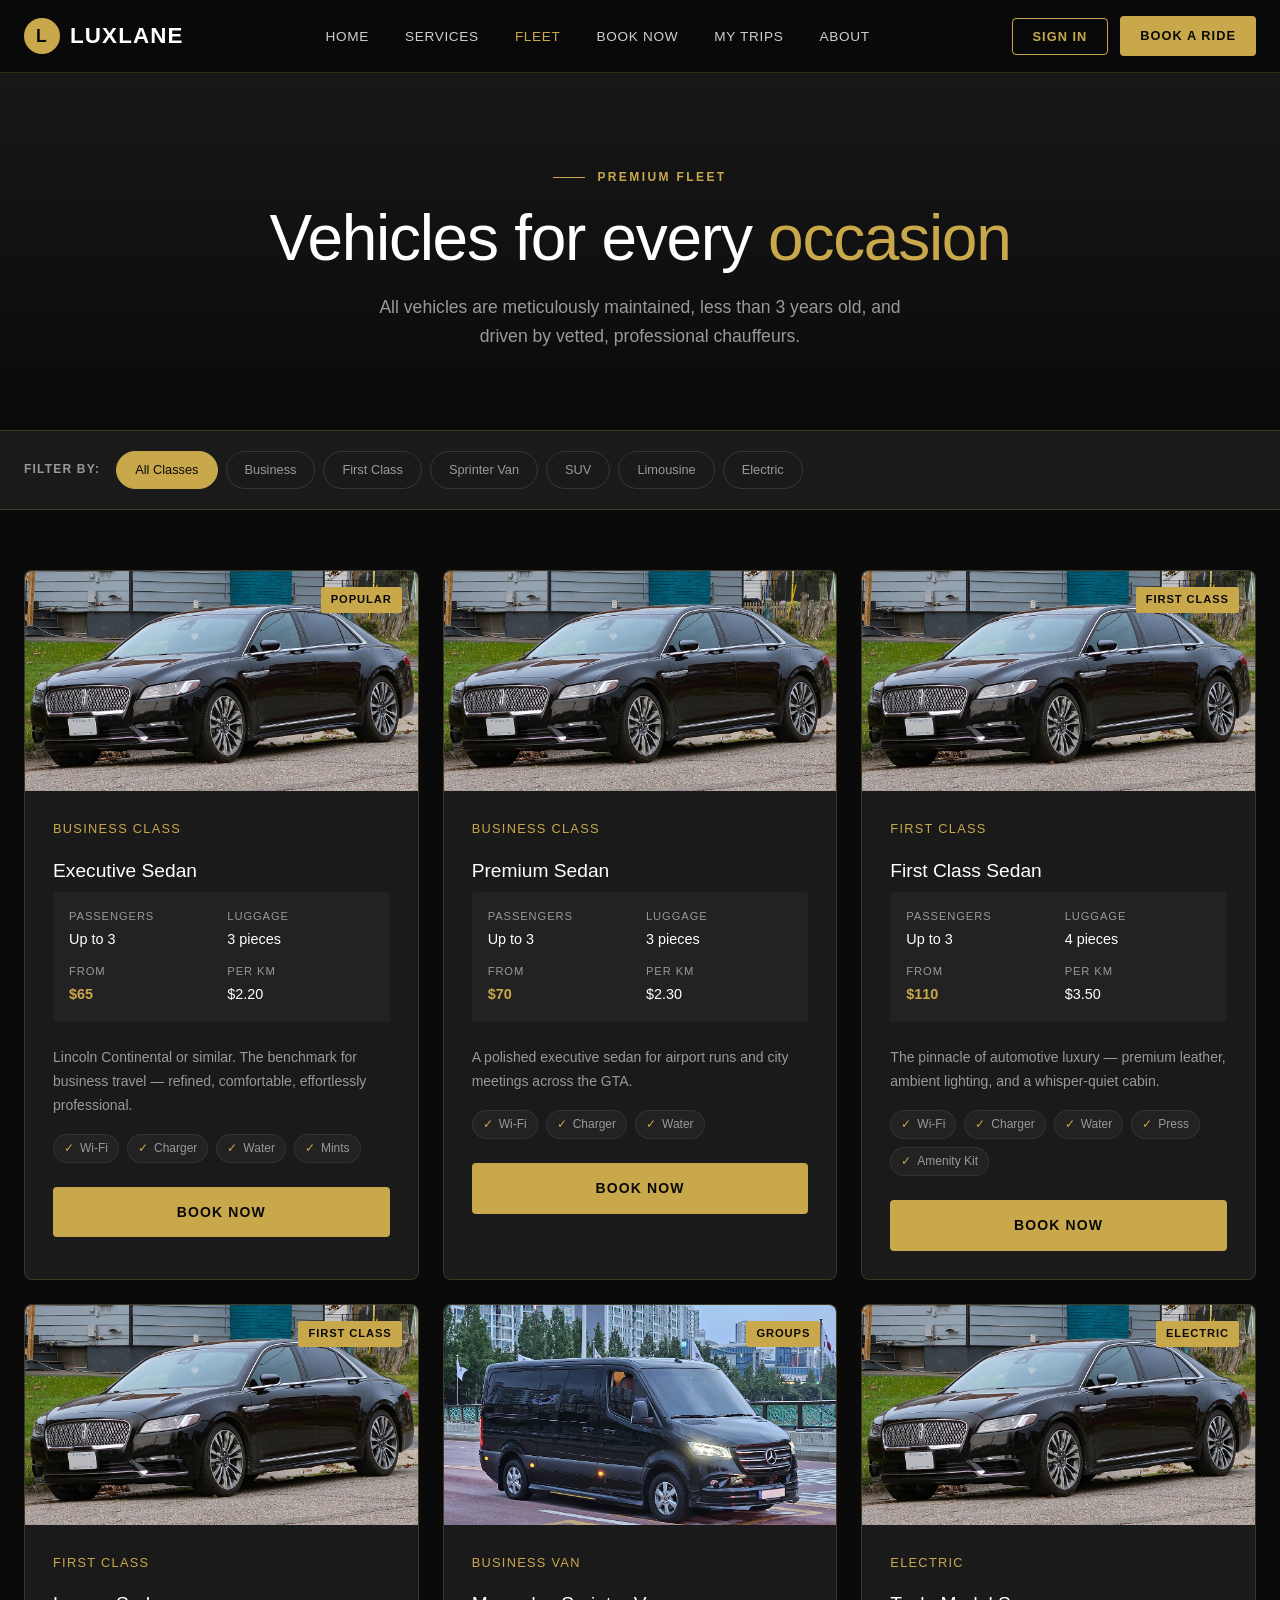
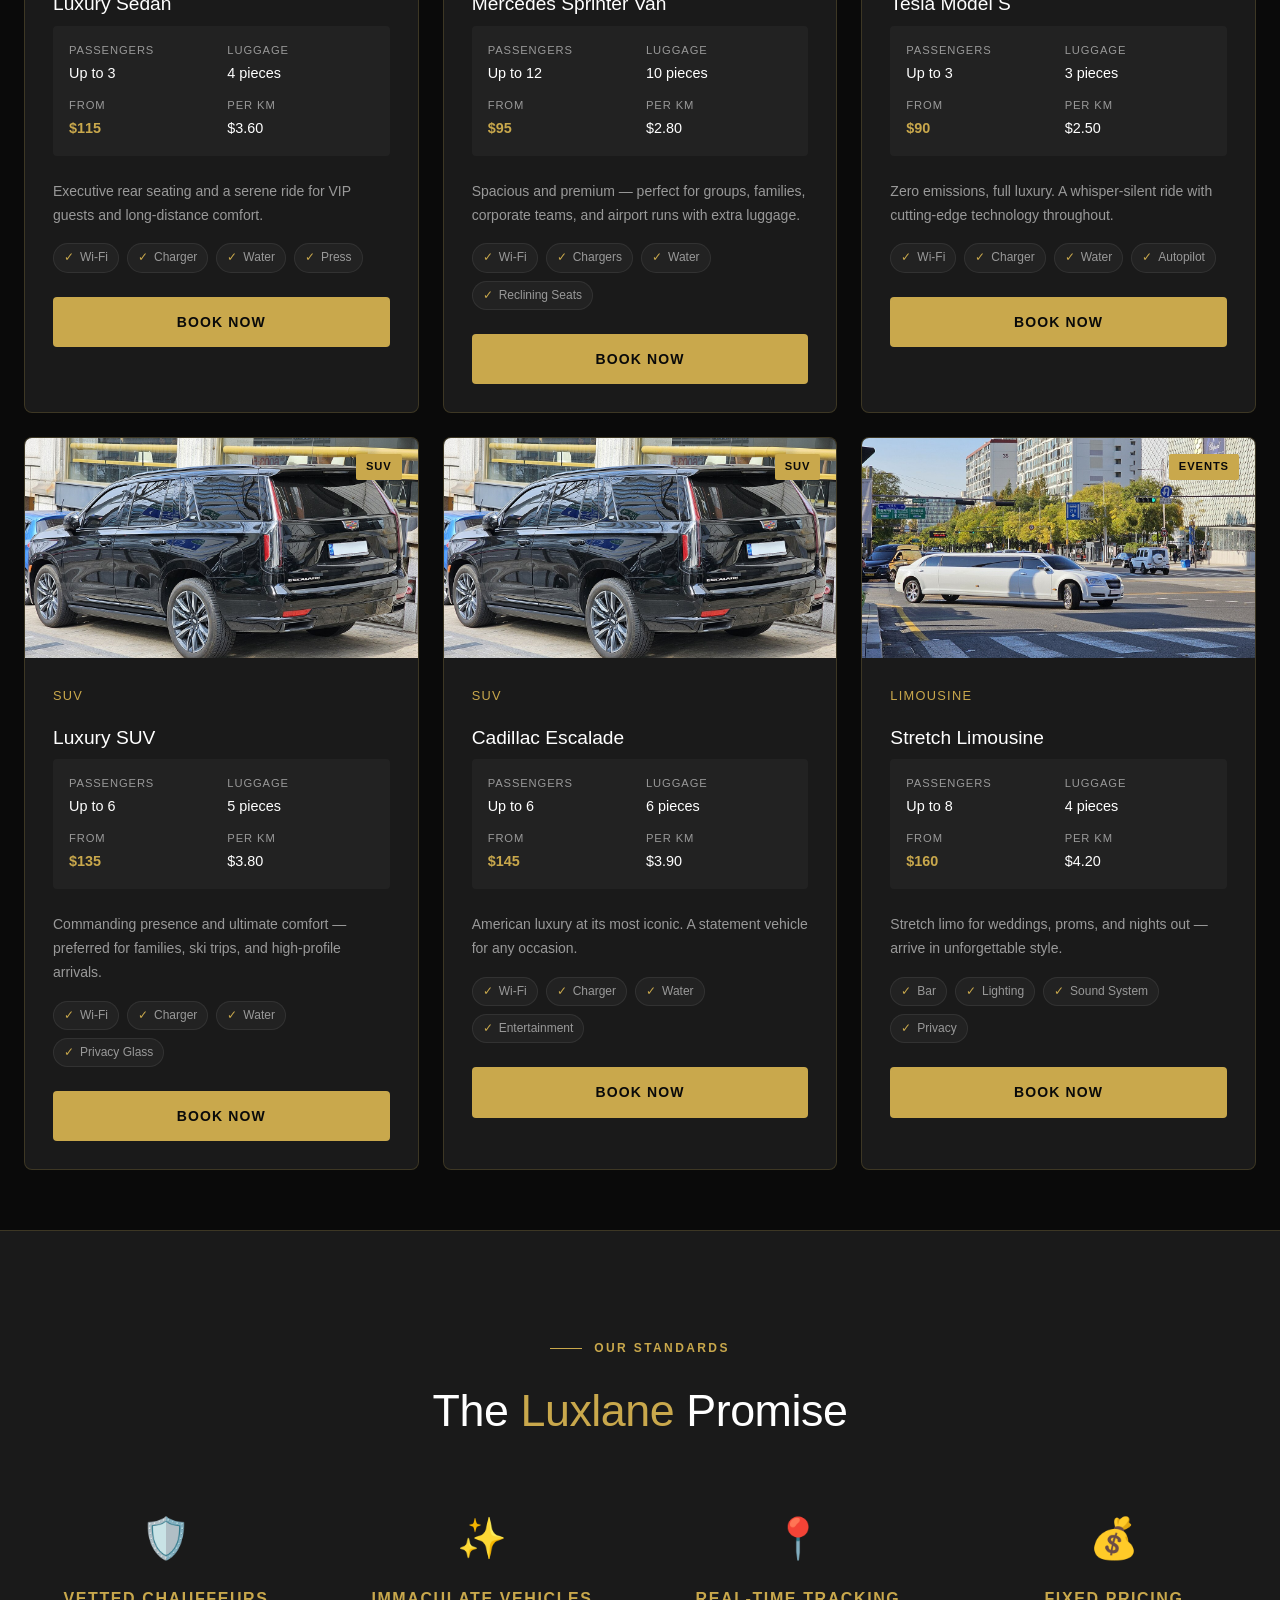
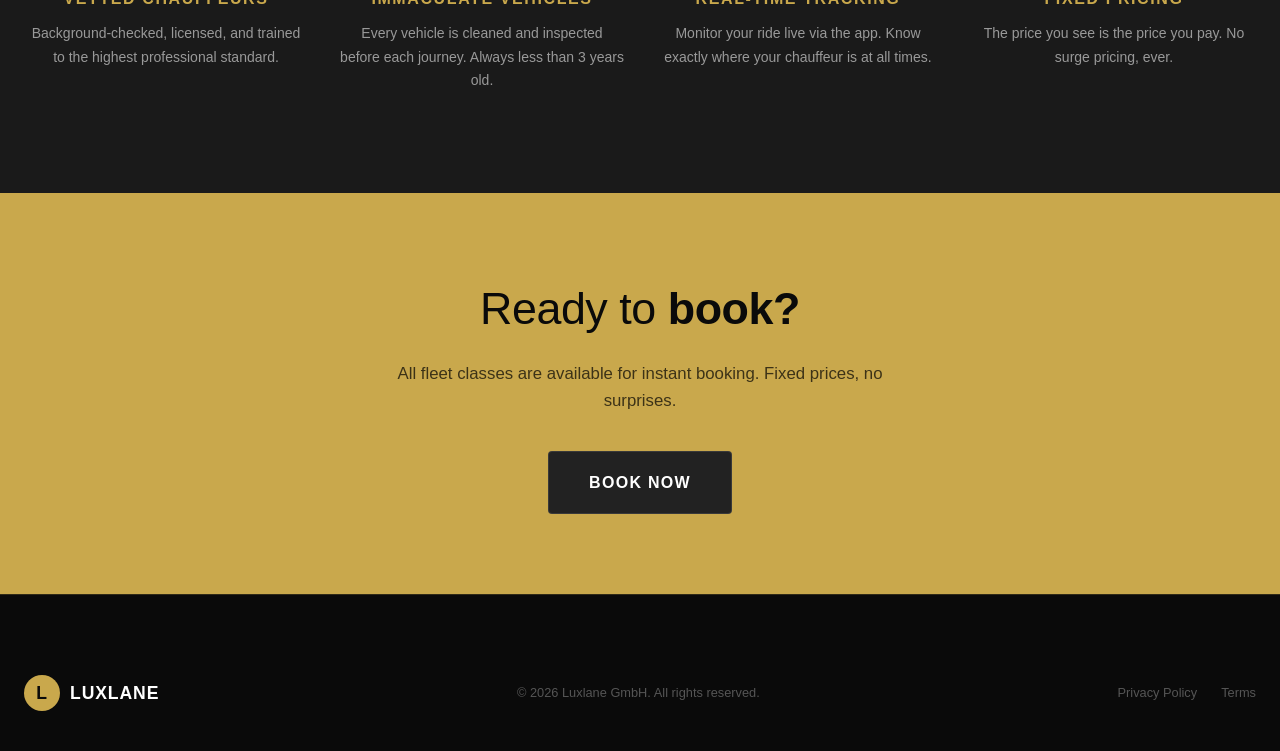
==== fleet.html @ cf06dd44 "Luxlane Limo — chauffeur booking platform (customer + driver + tracking) Co-Authored-By: Claude Opus" ====
<!DOCTYPE html>
<html lang="en">
<head>
  <meta charset="UTF-8" />
  <meta name="viewport" content="width=device-width, initial-scale=1.0" />
  <title>Our Fleet — Luxlane</title>
  <link rel="stylesheet" href="assets/css/style.css" />
  <link rel="icon" href="data:image/svg+xml,<svg xmlns='http://www.w3.org/2000/svg' viewBox='0 0 32 32'><circle cx='16' cy='16' r='16' fill='%23c9a84c'/><text x='16' y='22' text-anchor='middle' font-size='18' font-weight='bold' fill='black'>L</text></svg>">
</head>
<body>

<!-- NAVBAR -->
<nav class="navbar scrolled" id="navbar">
  <div class="navbar-inner">
    <a href="index.html" class="navbar-logo">
      <div class="logo-icon">L</div>
      LUXLANE
    </a>
    <ul class="navbar-nav">
      <li><a href="index.html">Home</a></li>
      <li><a href="services.html">Services</a></li>
      <li><a href="fleet.html" class="active">Fleet</a></li>
      <li><a href="booking.html">Book Now</a></li>
      <li><a href="index.html#about">About</a></li>
    </ul>
    <div class="navbar-actions">
      <a href="booking.html" class="btn btn-primary btn-sm">Book a Ride</a>
    </div>
    <div class="hamburger" id="hamburger">
      <span></span><span></span><span></span>
    </div>
  </div>
</nav>

<!-- MOBILE MENU -->
<div class="mobile-menu" id="mobileMenu">
  <span class="mobile-close" id="mobileClose">✕</span>
  <a href="index.html">Home</a>
  <a href="services.html">Services</a>
  <a href="fleet.html">Fleet</a>
  <a href="booking.html">Book Now</a>
  <a href="index.html#about">About</a>
</div>

<!-- PAGE HERO -->
<div class="page-hero">
  <div class="container">
    <div class="section-label" style="justify-content:center;">Premium Fleet</div>
    <h1>Vehicles for every <span class="gold">occasion</span></h1>
    <p>All vehicles are meticulously maintained, less than 3 years old, and driven by vetted, professional chauffeurs.</p>
  </div>
</div>

<!-- FILTER BAR -->
<div class="fleet-filter-bar">
  <div class="container">
    <div class="filter-row">
      <span class="filter-label">Filter by:</span>
      <div class="filter-pills">
        <div class="filter-pill active" data-filter="all">All Classes</div>
        <div class="filter-pill" data-filter="business">Business</div>
        <div class="filter-pill" data-filter="first">First Class</div>
        <div class="filter-pill" data-filter="van">Sprinter Van</div>
        <div class="filter-pill" data-filter="suv">SUV</div>
        <div class="filter-pill" data-filter="limo">Limousine</div>
        <div class="filter-pill" data-filter="electric">Electric</div>
      </div>
    </div>
  </div>
</div>

<!-- FLEET GRID -->
<div class="container">
  <div class="fleet-full-grid" id="fleetFullGrid">
    <!-- Rendered by JS -->
  </div>
</div>

<!-- STANDARDS SECTION -->
<section class="section" style="background:var(--dark-2);border-top:1px solid var(--border);">
  <div class="container">
    <div class="text-center fade-up">
      <div class="section-label" style="justify-content:center;">Our Standards</div>
      <h2>The <span class="gold">Luxlane</span> Promise</h2>
    </div>
    <div style="display:grid;grid-template-columns:repeat(4,1fr);gap:32px;margin-top:60px;" class="fade-up">
      <div style="text-align:center;">
        <div style="font-size:2.5rem;margin-bottom:16px;">🛡️</div>
        <h4 style="margin-bottom:10px;color:var(--gold);">Vetted Chauffeurs</h4>
        <p style="font-size:0.875rem;color:var(--gray);line-height:1.7;">Background-checked, licensed, and trained to the highest professional standard.</p>
      </div>
      <div style="text-align:center;">
        <div style="font-size:2.5rem;margin-bottom:16px;">✨</div>
        <h4 style="margin-bottom:10px;color:var(--gold);">Immaculate Vehicles</h4>
        <p style="font-size:0.875rem;color:var(--gray);line-height:1.7;">Every vehicle is cleaned and inspected before each journey. Always less than 3 years old.</p>
      </div>
      <div style="text-align:center;">
        <div style="font-size:2.5rem;margin-bottom:16px;">📍</div>
        <h4 style="margin-bottom:10px;color:var(--gold);">Real-Time Tracking</h4>
        <p style="font-size:0.875rem;color:var(--gray);line-height:1.7;">Monitor your ride live via the app. Know exactly where your chauffeur is at all times.</p>
      </div>
      <div style="text-align:center;">
        <div style="font-size:2.5rem;margin-bottom:16px;">💰</div>
        <h4 style="margin-bottom:10px;color:var(--gold);">Fixed Pricing</h4>
        <p style="font-size:0.875rem;color:var(--gray);line-height:1.7;">The price you see is the price you pay. No surge pricing, ever.</p>
      </div>
    </div>
  </div>
</section>

<!-- CORPORATE BANNER -->
<div class="corporate-banner">
  <div class="container">
    <h2>Ready to <strong>book?</strong></h2>
    <p>All fleet classes are available for instant booking. Fixed prices, no surprises.</p>
    <a href="booking.html" class="btn btn-dark btn-lg">Book Now</a>
  </div>
</div>

<!-- FOOTER -->
<footer class="footer">
  <div class="container">
    <div class="footer-bottom" style="border-top:none;padding-top:0;">
      <a href="index.html" class="navbar-logo" style="font-size:1.1rem;">
        <div class="logo-icon">L</div>
        LUXLANE
      </a>
      <p>&copy; 2026 Luxlane GmbH. All rights reserved.</p>
      <div class="footer-legal">
        <a href="#">Privacy Policy</a>
        <a href="#">Terms</a>
      </div>
    </div>
  </div>
</footer>

<script src="assets/js/app.js"></script>
</body>
</html>
---- assets/css/style.css ----
/* ===========================
   BLACKLANE CLONE — STYLESHEET
   =========================== */

:root {
  --black: #0a0a0a;
  --dark: #111111;
  --dark-2: #1a1a1a;
  --dark-3: #222222;
  --gold: #c9a84c;
  --gold-light: #e2c16a;
  --gold-dark: #9e7e35;
  --white: #ffffff;
  --gray-light: #f5f5f5;
  --gray: #999999;
  --gray-dark: #555555;
  --border: rgba(201, 168, 76, 0.2);
  --shadow: 0 20px 60px rgba(0,0,0,0.5);
  --radius: 4px;
  --font-main: 'Helvetica Neue', Helvetica, Arial, sans-serif;
  --transition: all 0.3s cubic-bezier(0.4, 0, 0.2, 1);
}

*, *::before, *::after { box-sizing: border-box; margin: 0; padding: 0; }

html { scroll-behavior: smooth; font-size: 16px; }

body {
  font-family: var(--font-main);
  background: var(--black);
  color: var(--white);
  line-height: 1.6;
  overflow-x: hidden;
}

a { text-decoration: none; color: inherit; transition: var(--transition); }
img { max-width: 100%; display: block; }
ul { list-style: none; }
button { cursor: pointer; border: none; background: none; font-family: inherit; }

/* ===== TYPOGRAPHY ===== */
h1 { font-size: clamp(2.2rem, 5vw, 4rem); font-weight: 300; letter-spacing: -0.02em; line-height: 1.1; }
h2 { font-size: clamp(1.8rem, 3.5vw, 2.8rem); font-weight: 300; letter-spacing: -0.01em; }
h3 { font-size: clamp(1.2rem, 2vw, 1.5rem); font-weight: 400; }
h4 { font-size: 1rem; font-weight: 600; text-transform: uppercase; letter-spacing: 0.1em; }

.gold { color: var(--gold); }
.text-center { text-align: center; }
.text-gray { color: var(--gray); }

/* ===== LAYOUT ===== */
.container { max-width: 1280px; margin: 0 auto; padding: 0 24px; }
.section { padding: 100px 0; }
.section-sm { padding: 60px 0; }

/* ===== BUTTONS ===== */
.btn {
  display: inline-flex;
  align-items: center;
  gap: 8px;
  padding: 14px 32px;
  font-size: 0.875rem;
  font-weight: 600;
  letter-spacing: 0.08em;
  text-transform: uppercase;
  border-radius: var(--radius);
  transition: var(--transition);
  white-space: nowrap;
}

.btn-primary {
  background: var(--gold);
  color: var(--black);
}
.btn-primary:hover { background: var(--gold-light); transform: translateY(-1px); box-shadow: 0 8px 24px rgba(201,168,76,0.4); }

.btn-outline {
  border: 1px solid var(--gold);
  color: var(--gold);
  background: transparent;
}
.btn-outline:hover { background: var(--gold); color: var(--black); }

.btn-white {
  background: var(--white);
  color: var(--black);
}
.btn-white:hover { background: var(--gray-light); transform: translateY(-1px); }

.btn-dark {
  background: var(--dark-3);
  color: var(--white);
  border: 1px solid rgba(255,255,255,0.1);
}
.btn-dark:hover { background: var(--dark-2); border-color: var(--gold); color: var(--gold); }

.btn-lg { padding: 18px 40px; font-size: 1rem; }
.btn-sm { padding: 10px 20px; font-size: 0.8rem; }

/* ===== NAVBAR ===== */
.navbar {
  position: fixed;
  top: 0; left: 0; right: 0;
  z-index: 1000;
  padding: 0 24px;
  transition: var(--transition);
}

.navbar.scrolled {
  background: rgba(10,10,10,0.97);
  backdrop-filter: blur(20px);
  border-bottom: 1px solid var(--border);
}

.navbar-inner {
  max-width: 1280px;
  margin: 0 auto;
  height: 72px;
  display: flex;
  align-items: center;
  justify-content: space-between;
}

.navbar-logo {
  display: flex;
  align-items: center;
  gap: 10px;
  font-size: 1.4rem;
  font-weight: 700;
  letter-spacing: 0.05em;
}

.logo-icon {
  width: 36px;
  height: 36px;
  background: var(--gold);
  border-radius: 50%;
  display: flex;
  align-items: center;
  justify-content: center;
  color: var(--black);
  font-size: 1.1rem;
}

.navbar-nav {
  display: flex;
  align-items: center;
  gap: 36px;
}

.navbar-nav a {
  font-size: 0.85rem;
  font-weight: 500;
  letter-spacing: 0.05em;
  text-transform: uppercase;
  color: rgba(255,255,255,0.8);
  position: relative;
}

.navbar-nav a::after {
  content: '';
  position: absolute;
  bottom: -4px; left: 0;
  width: 0; height: 1px;
  background: var(--gold);
  transition: var(--transition);
}

.navbar-nav a:hover { color: var(--white); }
.navbar-nav a:hover::after { width: 100%; }
.navbar-nav a.active { color: var(--gold); }

.navbar-actions {
  display: flex;
  align-items: center;
  gap: 12px;
}

.hamburger {
  display: none;
  flex-direction: column;
  gap: 5px;
  cursor: pointer;
  padding: 4px;
}

.hamburger span {
  display: block;
  width: 24px;
  height: 2px;
  background: var(--white);
  transition: var(--transition);
}

/* ===== MOBILE MENU ===== */
.mobile-menu {
  display: none;
  position: fixed;
  inset: 0;
  background: var(--black);
  z-index: 999;
  flex-direction: column;
  align-items: center;
  justify-content: center;
  gap: 32px;
  opacity: 0;
  pointer-events: none;
  transition: opacity 0.3s ease;
}

.mobile-menu.open {
  display: flex;
  opacity: 1;
  pointer-events: all;
}

.mobile-menu a {
  font-size: 1.8rem;
  font-weight: 300;
  letter-spacing: 0.05em;
  color: rgba(255,255,255,0.7);
}

.mobile-menu a:hover { color: var(--gold); }

.mobile-close {
  position: absolute;
  top: 24px; right: 24px;
  font-size: 2rem;
  color: var(--white);
  cursor: pointer;
}

/* ===== HERO ===== */
.hero {
  position: relative;
  min-height: 100vh;
  display: flex;
  align-items: center;
  overflow: hidden;
}

.hero-bg {
  position: absolute;
  inset: 0;
  background: linear-gradient(135deg, #0a0a0a 0%, #1a1208 50%, #0a0a0a 100%);
}

.hero-bg::before {
  content: '';
  position: absolute;
  inset: 0;
  background: url("data:image/svg+xml,%3Csvg width='60' height='60' viewBox='0 0 60 60' xmlns='http://www.w3.org/2000/svg'%3E%3Cg fill='none' fill-rule='evenodd'%3E%3Cg fill='%23c9a84c' fill-opacity='0.03'%3E%3Cpath d='M36 34v-4h-2v4h-4v2h4v4h2v-4h4v-2h-4zm0-30V0h-2v4h-4v2h4v4h2V6h4V4h-4zM6 34v-4H4v4H0v2h4v4h2v-4h4v-2H6zM6 4V0H4v4H0v2h4v4h2V6h4V4H6z'/%3E%3C/g%3E%3C/g%3E%3C/svg%3E");
}

.hero-image {
  position: absolute;
  right: 0; top: 0; bottom: 0;
  width: 55%;
  background: linear-gradient(to right, #0a0a0a, transparent),
    url('data:image/svg+xml,<svg xmlns="http://www.w3.org/2000/svg" viewBox="0 0 800 600"><rect fill="%231a1208" width="800" height="600"/><ellipse cx="400" cy="450" rx="350" ry="80" fill="%230a0a0a" opacity="0.8"/><rect x="150" y="250" width="500" height="120" rx="20" fill="%23222"/><rect x="180" y="220" width="440" height="60" rx="15" fill="%231a1a1a"/><circle cx="220" cy="380" r="45" fill="%23111" stroke="%23c9a84c" stroke-width="2"/><circle cx="220" cy="380" r="25" fill="%230a0a0a"/><circle cx="580" cy="380" r="45" fill="%23111" stroke="%23c9a84c" stroke-width="2"/><circle cx="580" cy="380" r="25" fill="%230a0a0a"/></svg>');
  background-size: cover;
  background-position: center;
  opacity: 0.4;
}

.hero-content {
  position: relative;
  z-index: 2;
  max-width: 1280px;
  margin: 0 auto;
  padding: 120px 24px 80px;
  width: 100%;
}

.hero-eyebrow {
  display: inline-flex;
  align-items: center;
  gap: 12px;
  font-size: 0.8rem;
  font-weight: 600;
  letter-spacing: 0.2em;
  text-transform: uppercase;
  color: var(--gold);
  margin-bottom: 24px;
}

.hero-eyebrow::before {
  content: '';
  display: block;
  width: 40px;
  height: 1px;
  background: var(--gold);
}

.hero h1 {
  max-width: 700px;
  margin-bottom: 24px;
}

.hero p {
  font-size: 1.15rem;
  color: rgba(255,255,255,0.65);
  max-width: 480px;
  margin-bottom: 48px;
  line-height: 1.8;
}

/* ===== BOOKING WIDGET ===== */
.booking-widget {
  background: var(--dark-2);
  border: 1px solid var(--border);
  border-radius: 8px;
  padding: 32px;
  max-width: 900px;
  box-shadow: var(--shadow);
}

.booking-tabs {
  display: flex;
  gap: 0;
  margin-bottom: 28px;
  border-bottom: 1px solid rgba(255,255,255,0.1);
}

.booking-tab {
  padding: 12px 24px;
  font-size: 0.85rem;
  font-weight: 600;
  letter-spacing: 0.05em;
  text-transform: uppercase;
  color: var(--gray);
  cursor: pointer;
  border-bottom: 2px solid transparent;
  margin-bottom: -1px;
  transition: var(--transition);
}

.booking-tab.active { color: var(--gold); border-bottom-color: var(--gold); }
.booking-tab:hover { color: var(--white); }

.booking-form {
  display: grid;
  grid-template-columns: 1fr 1fr 1fr auto;
  gap: 16px;
  align-items: end;
}

.form-group { display: flex; flex-direction: column; gap: 8px; }

.form-label {
  font-size: 0.75rem;
  font-weight: 600;
  letter-spacing: 0.1em;
  text-transform: uppercase;
  color: var(--gray);
}

.form-control {
  background: var(--dark-3);
  border: 1px solid rgba(255,255,255,0.1);
  border-radius: var(--radius);
  padding: 14px 16px;
  font-size: 0.95rem;
  color: var(--white);
  font-family: inherit;
  transition: var(--transition);
  outline: none;
  width: 100%;
}

.form-control:focus { border-color: var(--gold); background: rgba(201,168,76,0.05); }
.form-control::placeholder { color: var(--gray-dark); }

.form-control option { background: var(--dark-3); }

.form-icon-group { position: relative; }
.form-icon-group .form-control { padding-left: 44px; }
.form-icon-group .icon {
  position: absolute;
  left: 14px;
  top: 50%;
  transform: translateY(-50%);
  color: var(--gold);
  font-size: 1rem;
}

/* ===== STATS BAR ===== */
.stats-bar {
  background: var(--dark-2);
  border-top: 1px solid var(--border);
  border-bottom: 1px solid var(--border);
  padding: 40px 0;
}

.stats-grid {
  display: grid;
  grid-template-columns: repeat(4, 1fr);
  gap: 0;
  text-align: center;
}

.stat-item {
  padding: 20px 40px;
  border-right: 1px solid var(--border);
}

.stat-item:last-child { border-right: none; }

.stat-number {
  font-size: 2.5rem;
  font-weight: 300;
  color: var(--gold);
  display: block;
  line-height: 1;
  margin-bottom: 8px;
}

.stat-label {
  font-size: 0.8rem;
  font-weight: 500;
  letter-spacing: 0.1em;
  text-transform: uppercase;
  color: var(--gray);
}

/* ===== SERVICES ===== */
.services-grid {
  display: grid;
  grid-template-columns: repeat(3, 1fr);
  gap: 2px;
  margin-top: 60px;
}

.service-card {
  background: var(--dark-2);
  padding: 48px 36px;
  transition: var(--transition);
  cursor: pointer;
  position: relative;
  overflow: hidden;
}

.service-card::before {
  content: '';
  position: absolute;
  bottom: 0; left: 0;
  width: 100%; height: 2px;
  background: var(--gold);
  transform: scaleX(0);
  transform-origin: left;
  transition: var(--transition);
}

.service-card:hover { background: var(--dark-3); }
.service-card:hover::before { transform: scaleX(1); }

.service-icon {
  width: 56px;
  height: 56px;
  background: rgba(201,168,76,0.1);
  border-radius: 50%;
  display: flex;
  align-items: center;
  justify-content: center;
  font-size: 1.5rem;
  margin-bottom: 24px;
  transition: var(--transition);
}

.service-card:hover .service-icon {
  background: var(--gold);
  color: var(--black);
}

.service-card h3 { margin-bottom: 12px; font-weight: 500; }
.service-card p { color: var(--gray); font-size: 0.9rem; line-height: 1.8; margin-bottom: 20px; }
.service-link { font-size: 0.8rem; font-weight: 600; letter-spacing: 0.08em; text-transform: uppercase; color: var(--gold); display: flex; align-items: center; gap: 6px; }

/* ===== FLEET ===== */
.fleet-section { background: var(--dark); }

.section-header {
  display: flex;
  justify-content: space-between;
  align-items: flex-end;
  margin-bottom: 60px;
}

.section-label {
  display: inline-flex;
  align-items: center;
  gap: 12px;
  font-size: 0.75rem;
  font-weight: 600;
  letter-spacing: 0.2em;
  text-transform: uppercase;
  color: var(--gold);
  margin-bottom: 16px;
}

.section-label::before {
  content: '';
  display: block;
  width: 32px;
  height: 1px;
  background: var(--gold);
}

.fleet-tabs {
  display: flex;
  gap: 0;
  background: var(--dark-2);
  border: 1px solid var(--border);
  border-radius: var(--radius);
  padding: 4px;
  margin-bottom: 40px;
}

.fleet-tab {
  flex: 1;
  padding: 12px 20px;
  font-size: 0.8rem;
  font-weight: 600;
  letter-spacing: 0.06em;
  text-transform: uppercase;
  color: var(--gray);
  border-radius: 2px;
  cursor: pointer;
  text-align: center;
  transition: var(--transition);
}

.fleet-tab.active {
  background: var(--gold);
  color: var(--black);
}

.fleet-grid {
  display: grid;
  grid-template-columns: repeat(3, 1fr);
  gap: 24px;
}

.fleet-card {
  background: var(--dark-2);
  border: 1px solid var(--border);
  border-radius: 8px;
  overflow: hidden;
  transition: var(--transition);
}

.fleet-card:hover { border-color: var(--gold); transform: translateY(-4px); box-shadow: 0 20px 40px rgba(0,0,0,0.4); }

.fleet-card-image {
  height: 200px;
  background: var(--dark-3);
  display: flex;
  align-items: center;
  justify-content: center;
  overflow: hidden;
  position: relative;
}

.fleet-card-image svg { width: 80%; height: 80%; }

.fleet-badge {
  position: absolute;
  top: 16px; right: 16px;
  background: var(--gold);
  color: var(--black);
  font-size: 0.7rem;
  font-weight: 700;
  letter-spacing: 0.08em;
  text-transform: uppercase;
  padding: 4px 10px;
  border-radius: 2px;
}

.fleet-card-body { padding: 24px; }

.fleet-card-header {
  display: flex;
  justify-content: space-between;
  align-items: flex-start;
  margin-bottom: 16px;
}

.fleet-card-header h3 { font-size: 1.1rem; font-weight: 600; margin-bottom: 4px; }
.fleet-card-header p { font-size: 0.8rem; color: var(--gray); }

.fleet-price { text-align: right; }
.fleet-price .from { font-size: 0.7rem; color: var(--gray); display: block; }
.fleet-price .amount { font-size: 1.4rem; font-weight: 600; color: var(--gold); }

.fleet-features {
  display: flex;
  gap: 16px;
  margin-bottom: 20px;
  padding-bottom: 20px;
  border-bottom: 1px solid rgba(255,255,255,0.06);
}

.fleet-feature {
  display: flex;
  align-items: center;
  gap: 6px;
  font-size: 0.8rem;
  color: var(--gray);
}

.fleet-feature span:first-child { color: var(--gold); }

/* ===== HOW IT WORKS ===== */
.how-it-works { background: var(--black); }

.steps-grid {
  display: grid;
  grid-template-columns: repeat(4, 1fr);
  gap: 40px;
  margin-top: 60px;
  position: relative;
}

.steps-grid::before {
  content: '';
  position: absolute;
  top: 28px;
  left: 12.5%;
  right: 12.5%;
  height: 1px;
  background: var(--border);
}

.step {
  text-align: center;
  position: relative;
}

.step-number {
  width: 56px;
  height: 56px;
  border-radius: 50%;
  background: var(--dark-2);
  border: 1px solid var(--border);
  display: flex;
  align-items: center;
  justify-content: center;
  font-size: 1.2rem;
  font-weight: 700;
  color: var(--gold);
  margin: 0 auto 24px;
  position: relative;
  z-index: 1;
}

.step h3 { font-size: 1rem; font-weight: 600; margin-bottom: 12px; }
.step p { font-size: 0.875rem; color: var(--gray); line-height: 1.7; }

/* ===== TESTIMONIALS ===== */
.testimonials { background: var(--dark-2); }

.testimonials-grid {
  display: grid;
  grid-template-columns: repeat(3, 1fr);
  gap: 24px;
  margin-top: 60px;
}

.testimonial-card {
  background: var(--dark-3);
  border: 1px solid var(--border);
  border-radius: 8px;
  padding: 36px;
  position: relative;
}

.testimonial-card::before {
  content: '"';
  position: absolute;
  top: 20px; right: 28px;
  font-size: 5rem;
  line-height: 1;
  color: var(--gold);
  opacity: 0.15;
  font-family: Georgia, serif;
}

.stars {
  display: flex;
  gap: 4px;
  margin-bottom: 20px;
}

.star { color: var(--gold); font-size: 0.9rem; }

.testimonial-text {
  font-size: 0.9rem;
  line-height: 1.8;
  color: rgba(255,255,255,0.8);
  margin-bottom: 24px;
}

.testimonial-author {
  display: flex;
  align-items: center;
  gap: 14px;
}

.author-avatar {
  width: 44px;
  height: 44px;
  border-radius: 50%;
  background: var(--gold);
  display: flex;
  align-items: center;
  justify-content: center;
  font-weight: 700;
  font-size: 0.9rem;
  color: var(--black);
  flex-shrink: 0;
}

.author-name { font-size: 0.9rem; font-weight: 600; margin-bottom: 2px; }
.author-role { font-size: 0.78rem; color: var(--gray); }

/* ===== APP PROMO ===== */
.app-promo {
  background: linear-gradient(135deg, var(--dark-2) 0%, rgba(201,168,76,0.05) 100%);
  border-top: 1px solid var(--border);
  border-bottom: 1px solid var(--border);
}

.app-promo-inner {
  display: grid;
  grid-template-columns: 1fr 1fr;
  gap: 80px;
  align-items: center;
}

.app-promo h2 { margin-bottom: 20px; }
.app-promo p { color: var(--gray); line-height: 1.8; margin-bottom: 36px; }

.app-buttons { display: flex; gap: 16px; flex-wrap: wrap; }

.app-btn {
  display: flex;
  align-items: center;
  gap: 12px;
  background: var(--dark-3);
  border: 1px solid rgba(255,255,255,0.15);
  border-radius: 8px;
  padding: 12px 20px;
  transition: var(--transition);
}

.app-btn:hover { border-color: var(--gold); }
.app-btn .app-icon { font-size: 1.8rem; }
.app-btn .app-text .top { font-size: 0.65rem; color: var(--gray); display: block; }
.app-btn .app-text .bottom { font-size: 0.9rem; font-weight: 600; }

.app-mockup {
  position: relative;
  height: 400px;
  display: flex;
  align-items: center;
  justify-content: center;
}

.phone-frame {
  width: 200px;
  height: 360px;
  background: var(--dark-3);
  border: 2px solid rgba(255,255,255,0.1);
  border-radius: 28px;
  padding: 16px;
  position: relative;
  box-shadow: 0 40px 80px rgba(0,0,0,0.6), 0 0 0 1px rgba(201,168,76,0.1);
}

.phone-screen {
  width: 100%;
  height: 100%;
  background: var(--dark-2);
  border-radius: 16px;
  overflow: hidden;
  display: flex;
  flex-direction: column;
}

.phone-status {
  height: 24px;
  background: var(--black);
  display: flex;
  align-items: center;
  justify-content: center;
}

.phone-status::after { content: ''; width: 60px; height: 4px; background: var(--dark-3); border-radius: 2px; }

.phone-content { flex: 1; padding: 12px; display: flex; flex-direction: column; gap: 8px; }
.phone-header { width: 70%; height: 20px; background: var(--gold); border-radius: 4px; opacity: 0.8; }
.phone-map { flex: 1; background: var(--dark-3); border-radius: 8px; }
.phone-card { height: 60px; background: rgba(201,168,76,0.1); border: 1px solid var(--border); border-radius: 8px; }

/* ===== CORPORATE ===== */
.corporate-banner {
  background: var(--gold);
  color: var(--black);
  padding: 80px 0;
  text-align: center;
}

.corporate-banner h2 { color: var(--black); margin-bottom: 16px; }
.corporate-banner p { color: rgba(0,0,0,0.7); max-width: 560px; margin: 0 auto 36px; font-size: 1.05rem; }

/* ===== FOOTER ===== */
.footer {
  background: var(--black);
  border-top: 1px solid var(--border);
  padding: 80px 0 40px;
}

.footer-top {
  display: grid;
  grid-template-columns: 2fr 1fr 1fr 1fr;
  gap: 60px;
  margin-bottom: 60px;
}

.footer-brand p {
  color: var(--gray);
  font-size: 0.875rem;
  line-height: 1.8;
  margin: 20px 0 28px;
  max-width: 300px;
}

.footer-social { display: flex; gap: 12px; }

.social-link {
  width: 36px;
  height: 36px;
  border-radius: 50%;
  border: 1px solid rgba(255,255,255,0.1);
  display: flex;
  align-items: center;
  justify-content: center;
  font-size: 0.9rem;
  color: var(--gray);
  transition: var(--transition);
}

.social-link:hover { border-color: var(--gold); color: var(--gold); }

.footer-col h4 {
  font-size: 0.75rem;
  font-weight: 700;
  letter-spacing: 0.15em;
  text-transform: uppercase;
  color: var(--gold);
  margin-bottom: 24px;
}

.footer-col ul { display: flex; flex-direction: column; gap: 12px; }
.footer-col li a { font-size: 0.875rem; color: var(--gray); }
.footer-col li a:hover { color: var(--white); }

.footer-bottom {
  border-top: 1px solid var(--border);
  padding-top: 32px;
  display: flex;
  justify-content: space-between;
  align-items: center;
}

.footer-bottom p { font-size: 0.8rem; color: var(--gray-dark); }
.footer-legal { display: flex; gap: 24px; }
.footer-legal a { font-size: 0.8rem; color: var(--gray-dark); }
.footer-legal a:hover { color: var(--gold); }

/* ===== PAGE HERO (inner pages) ===== */
.page-hero {
  padding: 160px 0 80px;
  background: linear-gradient(180deg, var(--dark-2) 0%, var(--black) 100%);
  text-align: center;
  border-bottom: 1px solid var(--border);
}

.page-hero h1 { margin-bottom: 20px; }
.page-hero p { color: var(--gray); font-size: 1.1rem; max-width: 560px; margin: 0 auto; }

/* ===== BOOKING PAGE ===== */
.booking-page { padding: 60px 0 100px; }

.booking-layout {
  display: grid;
  grid-template-columns: 1fr 380px;
  gap: 40px;
  align-items: start;
}

.booking-steps {
  display: flex;
  gap: 0;
  margin-bottom: 40px;
  counter-reset: step;
}

.booking-step {
  flex: 1;
  display: flex;
  align-items: center;
  gap: 12px;
  padding: 20px 24px;
  background: var(--dark-2);
  border: 1px solid var(--border);
  font-size: 0.8rem;
  font-weight: 600;
  text-transform: uppercase;
  letter-spacing: 0.08em;
  color: var(--gray);
  cursor: pointer;
  transition: var(--transition);
}

.booking-step + .booking-step { border-left: none; }
.booking-step.active { background: var(--dark-3); color: var(--white); border-color: var(--gold); }
.booking-step.completed { color: var(--gold); }

.step-dot {
  width: 28px;
  height: 28px;
  border-radius: 50%;
  background: rgba(255,255,255,0.05);
  border: 1px solid var(--border);
  display: flex;
  align-items: center;
  justify-content: center;
  font-size: 0.75rem;
  font-weight: 700;
  flex-shrink: 0;
}

.booking-step.active .step-dot { background: var(--gold); border-color: var(--gold); color: var(--black); }
.booking-step.completed .step-dot { background: var(--gold); border-color: var(--gold); color: var(--black); }

.booking-panel {
  background: var(--dark-2);
  border: 1px solid var(--border);
  border-radius: 8px;
  padding: 36px;
}

.booking-panel h2 { font-size: 1.5rem; margin-bottom: 8px; }
.booking-panel .subtitle { color: var(--gray); font-size: 0.9rem; margin-bottom: 32px; }

.form-row {
  display: grid;
  grid-template-columns: 1fr 1fr;
  gap: 16px;
  margin-bottom: 16px;
}

.form-full { margin-bottom: 16px; }

.form-divider {
  font-size: 0.75rem;
  font-weight: 600;
  letter-spacing: 0.1em;
  text-transform: uppercase;
  color: var(--gold);
  margin: 28px 0 16px;
  display: flex;
  align-items: center;
  gap: 12px;
}

.form-divider::before, .form-divider::after {
  content: '';
  flex: 1;
  height: 1px;
  background: var(--border);
}

/* Order Summary */
.order-summary {
  background: var(--dark-2);
  border: 1px solid var(--border);
  border-radius: 8px;
  padding: 28px;
  position: sticky;
  top: 100px;
}

.order-summary h3 {
  font-size: 1rem;
  font-weight: 600;
  margin-bottom: 24px;
  padding-bottom: 16px;
  border-bottom: 1px solid var(--border);
}

.summary-item {
  display: flex;
  justify-content: space-between;
  align-items: flex-start;
  margin-bottom: 16px;
  font-size: 0.875rem;
}

.summary-item .label { color: var(--gray); }
.summary-item .value { font-weight: 500; text-align: right; max-width: 180px; }

.summary-total {
  border-top: 1px solid var(--border);
  padding-top: 16px;
  margin-top: 8px;
  display: flex;
  justify-content: space-between;
  align-items: center;
}

.summary-total .label { font-weight: 600; }
.summary-total .value { font-size: 1.4rem; font-weight: 600; color: var(--gold); }

.trust-badges {
  margin-top: 24px;
  padding-top: 24px;
  border-top: 1px solid var(--border);
  display: flex;
  flex-direction: column;
  gap: 10px;
}

.trust-badge {
  display: flex;
  align-items: center;
  gap: 10px;
  font-size: 0.8rem;
  color: var(--gray);
}

.trust-badge .icon { color: var(--gold); font-size: 1rem; }

/* ===== FLEET PAGE ===== */
.fleet-filter-bar {
  background: var(--dark-2);
  border-bottom: 1px solid var(--border);
  padding: 20px 0;
  position: sticky;
  top: 72px;
  z-index: 10;
}

.filter-row {
  display: flex;
  align-items: center;
  gap: 16px;
  flex-wrap: wrap;
}

.filter-label {
  font-size: 0.75rem;
  font-weight: 600;
  letter-spacing: 0.1em;
  text-transform: uppercase;
  color: var(--gray);
  white-space: nowrap;
}

.filter-pills { display: flex; gap: 8px; flex-wrap: wrap; }

.filter-pill {
  padding: 8px 18px;
  font-size: 0.8rem;
  font-weight: 500;
  border-radius: 100px;
  border: 1px solid rgba(255,255,255,0.12);
  color: var(--gray);
  cursor: pointer;
  transition: var(--transition);
}

.filter-pill.active, .filter-pill:hover {
  background: var(--gold);
  border-color: var(--gold);
  color: var(--black);
}

.fleet-full-grid {
  display: grid;
  grid-template-columns: repeat(3, 1fr);
  gap: 24px;
  padding: 60px 0;
}

.fleet-detail-card {
  background: var(--dark-2);
  border: 1px solid var(--border);
  border-radius: 8px;
  overflow: hidden;
  transition: var(--transition);
}

.fleet-detail-card:hover { border-color: var(--gold); box-shadow: 0 20px 40px rgba(0,0,0,0.4); }

.fleet-detail-image {
  height: 220px;
  background: var(--dark-3);
  display: flex;
  align-items: center;
  justify-content: center;
  position: relative;
}

.fleet-detail-body { padding: 28px; }
.fleet-detail-body h3 { font-size: 1.2rem; margin-bottom: 6px; }
.fleet-detail-body .category { font-size: 0.8rem; color: var(--gold); text-transform: uppercase; letter-spacing: 0.1em; margin-bottom: 16px; }

.fleet-specs {
  display: grid;
  grid-template-columns: 1fr 1fr;
  gap: 12px;
  margin-bottom: 24px;
  padding: 16px;
  background: var(--dark-3);
  border-radius: var(--radius);
}

.spec { display: flex; flex-direction: column; gap: 2px; }
.spec .spec-label { font-size: 0.7rem; color: var(--gray); text-transform: uppercase; letter-spacing: 0.08em; }
.spec .spec-value { font-size: 0.9rem; font-weight: 500; }

.fleet-amenities { display: flex; flex-wrap: wrap; gap: 8px; margin-bottom: 24px; }

.amenity {
  display: flex;
  align-items: center;
  gap: 6px;
  font-size: 0.75rem;
  color: var(--gray);
  background: rgba(255,255,255,0.04);
  border: 1px solid rgba(255,255,255,0.07);
  padding: 4px 10px;
  border-radius: 100px;
}

.amenity span:first-child { color: var(--gold); }

/* ===== CAR SVGs ===== */
.car-svg { width: 100%; max-width: 280px; }

/* ===== NOTIFICATIONS / TOAST ===== */
.toast {
  position: fixed;
  bottom: 24px;
  right: 24px;
  background: var(--dark-3);
  border: 1px solid var(--gold);
  border-radius: 8px;
  padding: 16px 24px;
  display: flex;
  align-items: center;
  gap: 12px;
  font-size: 0.875rem;
  z-index: 9999;
  animation: slideInUp 0.3s ease;
  max-width: 360px;
  box-shadow: var(--shadow);
}

.toast-icon { color: var(--gold); font-size: 1.2rem; }
.toast.hide { animation: slideOutDown 0.3s ease forwards; }

@keyframes slideInUp {
  from { transform: translateY(100px); opacity: 0; }
  to { transform: translateY(0); opacity: 1; }
}

@keyframes slideOutDown {
  from { transform: translateY(0); opacity: 1; }
  to { transform: translateY(100px); opacity: 0; }
}

/* ===== ANIMATIONS ===== */
.fade-up {
  opacity: 0;
  transform: translateY(30px);
  transition: opacity 0.7s ease, transform 0.7s ease;
}

.fade-up.visible {
  opacity: 1;
  transform: translateY(0);
}

/* ===== RESPONSIVE ===== */
@media (max-width: 1024px) {
  .booking-form { grid-template-columns: 1fr 1fr; }
  .services-grid { grid-template-columns: repeat(2, 1fr); }
  .fleet-grid { grid-template-columns: repeat(2, 1fr); }
  .testimonials-grid { grid-template-columns: repeat(2, 1fr); }
  .fleet-full-grid { grid-template-columns: repeat(2, 1fr); }
  .steps-grid { grid-template-columns: repeat(2, 1fr); }
  .steps-grid::before { display: none; }
  .footer-top { grid-template-columns: 1fr 1fr; gap: 40px; }
  .booking-layout { grid-template-columns: 1fr; }
  .order-summary { position: static; }
  .app-promo-inner { grid-template-columns: 1fr; gap: 40px; }
  .app-mockup { display: none; }
}

@media (max-width: 768px) {
  .navbar-nav { display: none; }
  .navbar-actions .btn { display: none; }
  .hamburger { display: flex; }

  .hero h1 { font-size: 2.2rem; }

  .booking-form { grid-template-columns: 1fr; }
  .booking-widget { padding: 20px; }

  .stats-grid { grid-template-columns: repeat(2, 1fr); }
  .stat-item { border-right: none; border-bottom: 1px solid var(--border); }
  .stat-item:nth-child(odd) { border-right: 1px solid var(--border); }
  .stat-item:last-child { border-bottom: none; }

  .services-grid { grid-template-columns: 1fr; }
  .fleet-grid { grid-template-columns: 1fr; }
  .fleet-full-grid { grid-template-columns: 1fr; }
  .testimonials-grid { grid-template-columns: 1fr; }
  .steps-grid { grid-template-columns: 1fr 1fr; }

  .section-header { flex-direction: column; align-items: flex-start; gap: 20px; }

  .footer-top { grid-template-columns: 1fr; gap: 32px; }
  .footer-bottom { flex-direction: column; gap: 16px; text-align: center; }

  .form-row { grid-template-columns: 1fr; }
  .booking-steps { flex-direction: column; }
  .booking-step + .booking-step { border-left: 1px solid var(--border); border-top: none; }

  .fleet-filter-bar { position: static; }
  .filter-row { flex-direction: column; align-items: flex-start; }
}

@media (max-width: 480px) {
  .steps-grid { grid-template-columns: 1fr; }
  .stats-grid { grid-template-columns: 1fr; }
  .stat-item { border-right: none !important; }
  h1 { font-size: 1.9rem; }
  .section { padding: 60px 0; }
  .hero-content { padding: 100px 20px 60px; }
}

/* ===== REAL PHOTOS — fleet, hero, services ===== */

/* Fleet vehicle photos */
.fleet-card-image img,
.fleet-detail-image img {
  width: 100%;
  height: 100%;
  object-fit: cover;
  transition: transform 0.5s ease;
}
.fleet-card:hover .fleet-card-image img,
.fleet-detail-card:hover .fleet-detail-image img { transform: scale(1.05); }
.fleet-card-image, .fleet-detail-image { background: #000; }

/* Hero photo background (Toronto skyline) */
.hero-photo-bg {
  position: absolute;
  inset: 0;
  background: url('../img/hero.jpg') center/cover no-repeat;
  z-index: 1;
}
.hero-photo-bg::after {
  content: '';
  position: absolute;
  inset: 0;
  background: linear-gradient(90deg, rgba(10,10,10,0.94) 0%, rgba(10,10,10,0.80) 42%, rgba(10,10,10,0.45) 100%);
}

/* Photo-based service cards */
.svc-grid {
  display: grid;
  grid-template-columns: repeat(3, 1fr);
  gap: 20px;
  margin-top: 56px;
}
.svc-card {
  position: relative;
  height: 300px;
  border-radius: 10px;
  overflow: hidden;
  border: 1px solid var(--border);
  display: block;
}
.svc-card img {
  position: absolute;
  inset: 0;
  width: 100%;
  height: 100%;
  object-fit: cover;
  transition: transform 0.6s ease;
}
.svc-card::after {
  content: '';
  position: absolute;
  inset: 0;
  background: linear-gradient(180deg, rgba(10,10,10,0.05) 0%, rgba(10,10,10,0.55) 55%, rgba(10,10,10,0.92) 100%);
  transition: var(--transition);
}
.svc-card:hover img { transform: scale(1.07); }
.svc-card:hover::after { background: linear-gradient(180deg, rgba(10,10,10,0.05) 0%, rgba(201,168,76,0.18) 55%, rgba(10,10,10,0.94) 100%); }
.svc-card-body {
  position: absolute;
  left: 0; right: 0; bottom: 0;
  z-index: 2;
  padding: 26px 24px;
}
.svc-card-tag {
  display: inline-block;
  font-size: 0.66rem;
  font-weight: 700;
  letter-spacing: 0.12em;
  text-transform: uppercase;
  color: var(--black);
  background: var(--gold);
  padding: 4px 10px;
  border-radius: 100px;
  margin-bottom: 12px;
}
.svc-card h3 { font-size: 1.25rem; font-weight: 500; margin-bottom: 8px; }
.svc-card p { font-size: 0.85rem; color: rgba(255,255,255,0.75); line-height: 1.6; }
.svc-card .svc-link {
  margin-top: 14px;
  font-size: 0.78rem;
  font-weight: 600;
  letter-spacing: 0.06em;
  text-transform: uppercase;
  color: var(--gold);
  opacity: 0;
  transform: translateY(8px);
  transition: var(--transition);
}
.svc-card:hover .svc-link { opacity: 1; transform: translateY(0); }

/* Corporate banner photo backdrop */
.corporate-banner.has-photo {
  position: relative;
  background: var(--gold);
  overflow: hidden;
}

@media (max-width: 1024px) { .svc-grid { grid-template-columns: repeat(2, 1fr); } }
@media (max-width: 640px)  { .svc-grid { grid-template-columns: 1fr; } }

/* ===== FORM VALIDATION ===== */
.form-control.invalid {
  border-color: #e05252 !important;
  background: rgba(224, 82, 82, 0.06) !important;
}

.field-error {
  font-size: 0.75rem;
  color: #e87171;
  margin-top: 6px;
  display: flex;
  align-items: center;
  gap: 6px;
  animation: shake 0.3s ease;
}

.field-error::before { content: '⚠'; }

@keyframes shake {
  0%, 100% { transform: translateX(0); }
  25% { transform: translateX(-4px); }
  75% { transform: translateX(4px); }
}

.required-mark { color: var(--gold); margin-left: 2px; }

/* ===== AUTH UI ===== */
.nav-user {
  display: flex;
  align-items: center;
  gap: 10px;
  cursor: pointer;
  padding: 6px 14px 6px 6px;
  border-radius: 100px;
  border: 1px solid var(--border);
  transition: var(--transition);
}
.nav-user:hover { border-color: var(--gold); }
.nav-user-avatar {
  width: 30px; height: 30px;
  border-radius: 50%;
  background: var(--gold);
  color: var(--black);
  display: flex; align-items: center; justify-content: center;
  font-weight: 700; font-size: 0.8rem;
  flex-shrink: 0;
}
.nav-user-name { font-size: 0.82rem; font-weight: 500; }

.nav-dropdown {
  position: absolute;
  top: 60px; right: 0;
  background: var(--dark-2);
  border: 1px solid var(--border);
  border-radius: 8px;
  min-width: 200px;
  padding: 8px;
  box-shadow: var(--shadow);
  opacity: 0;
  pointer-events: none;
  transform: translateY(-8px);
  transition: var(--transition);
  z-index: 1100;
}
.nav-dropdown.open { opacity: 1; pointer-events: all; transform: translateY(0); }
.nav-dropdown a, .nav-dropdown button {
  display: flex; align-items: center; gap: 10px;
  width: 100%; text-align: left;
  padding: 10px 12px;
  font-size: 0.85rem;
  color: rgba(255,255,255,0.8);
  border-radius: var(--radius);
  transition: var(--transition);
}
.nav-dropdown a:hover, .nav-dropdown button:hover { background: var(--dark-3); color: var(--gold); }
.nav-dropdown .divider { height: 1px; background: var(--border); margin: 6px 0; }

/* ===== MODAL ===== */
.modal-overlay {
  position: fixed;
  inset: 0;
  background: rgba(0,0,0,0.8);
  backdrop-filter: blur(6px);
  z-index: 2000;
  display: flex;
  align-items: center;
  justify-content: center;
  padding: 24px;
  opacity: 0;
  pointer-events: none;
  transition: opacity 0.3s ease;
}
.modal-overlay.open { opacity: 1; pointer-events: all; }

.modal {
  background: var(--dark-2);
  border: 1px solid var(--border);
  border-radius: 12px;
  width: 100%;
  max-width: 420px;
  padding: 40px;
  position: relative;
  transform: scale(0.94) translateY(12px);
  transition: var(--transition);
  box-shadow: var(--shadow);
  max-height: 92vh;
  overflow-y: auto;
}
.modal-overlay.open .modal { transform: scale(1) translateY(0); }

.modal-close {
  position: absolute;
  top: 18px; right: 18px;
  font-size: 1.4rem;
  color: var(--gray);
  cursor: pointer;
  line-height: 1;
}
.modal-close:hover { color: var(--white); }

.modal-logo {
  width: 52px; height: 52px;
  background: var(--gold);
  border-radius: 50%;
  display: flex; align-items: center; justify-content: center;
  color: var(--black);
  font-weight: 700; font-size: 1.4rem;
  margin: 0 auto 20px;
}
.modal h2 { font-size: 1.5rem; text-align: center; margin-bottom: 8px; }
.modal .modal-sub { text-align: center; color: var(--gray); font-size: 0.88rem; margin-bottom: 28px; }

.modal .form-group { margin-bottom: 16px; }

.modal-switch {
  text-align: center;
  font-size: 0.85rem;
  color: var(--gray);
  margin-top: 20px;
}
.modal-switch a { color: var(--gold); font-weight: 600; cursor: pointer; }

/* ===== TRIPS PAGE ===== */
.trips-wrap { padding: 50px 0 100px; }

.trips-empty {
  text-align: center;
  padding: 80px 24px;
  background: var(--dark-2);
  border: 1px dashed var(--border);
  border-radius: 12px;
}
.trips-empty .icon { font-size: 4rem; margin-bottom: 20px; opacity: 0.6; }
.trips-empty h3 { font-weight: 400; margin-bottom: 12px; }
.trips-empty p { color: var(--gray); margin-bottom: 28px; }

.trip-card {
  background: var(--dark-2);
  border: 1px solid var(--border);
  border-radius: 10px;
  padding: 28px;
  margin-bottom: 20px;
  transition: var(--transition);
}
.trip-card:hover { border-color: var(--gold); }

.trip-head {
  display: flex;
  justify-content: space-between;
  align-items: flex-start;
  margin-bottom: 20px;
  padding-bottom: 20px;
  border-bottom: 1px solid var(--border);
  flex-wrap: wrap;
  gap: 12px;
}
.trip-ref { font-size: 0.78rem; color: var(--gray); letter-spacing: 0.05em; }
.trip-ref strong { color: var(--gold); font-size: 1rem; display: block; margin-top: 2px; }

.trip-status {
  font-size: 0.72rem;
  font-weight: 700;
  letter-spacing: 0.08em;
  text-transform: uppercase;
  padding: 6px 14px;
  border-radius: 100px;
}
.trip-status.upcoming { background: rgba(201,168,76,0.15); color: var(--gold); border: 1px solid var(--border); }
.trip-status.completed { background: rgba(110,200,120,0.12); color: #6ec878; border: 1px solid rgba(110,200,120,0.3); }
.trip-status.cancelled { background: rgba(224,82,82,0.12); color: #e87171; border: 1px solid rgba(224,82,82,0.3); }

.trip-route {
  display: grid;
  grid-template-columns: auto 1fr;
  gap: 12px 16px;
  margin-bottom: 20px;
}
.trip-route-icon { color: var(--gold); }
.trip-route .loc { font-size: 0.92rem; }
.trip-route .loc-label { font-size: 0.7rem; color: var(--gray); text-transform: uppercase; letter-spacing: 0.08em; display: block; }

.trip-meta {
  display: flex;
  flex-wrap: wrap;
  gap: 24px;
  margin-bottom: 20px;
}
.trip-meta-item .label { font-size: 0.7rem; color: var(--gray); text-transform: uppercase; letter-spacing: 0.08em; display: block; margin-bottom: 2px; }
.trip-meta-item .value { font-size: 0.9rem; font-weight: 500; }
.trip-meta-item .value.gold { color: var(--gold); }

.trip-actions { display: flex; gap: 12px; flex-wrap: wrap; }

@media (max-width: 768px) {
  .modal { padding: 28px 24px; }
  .nav-user-name { display: none; }
}
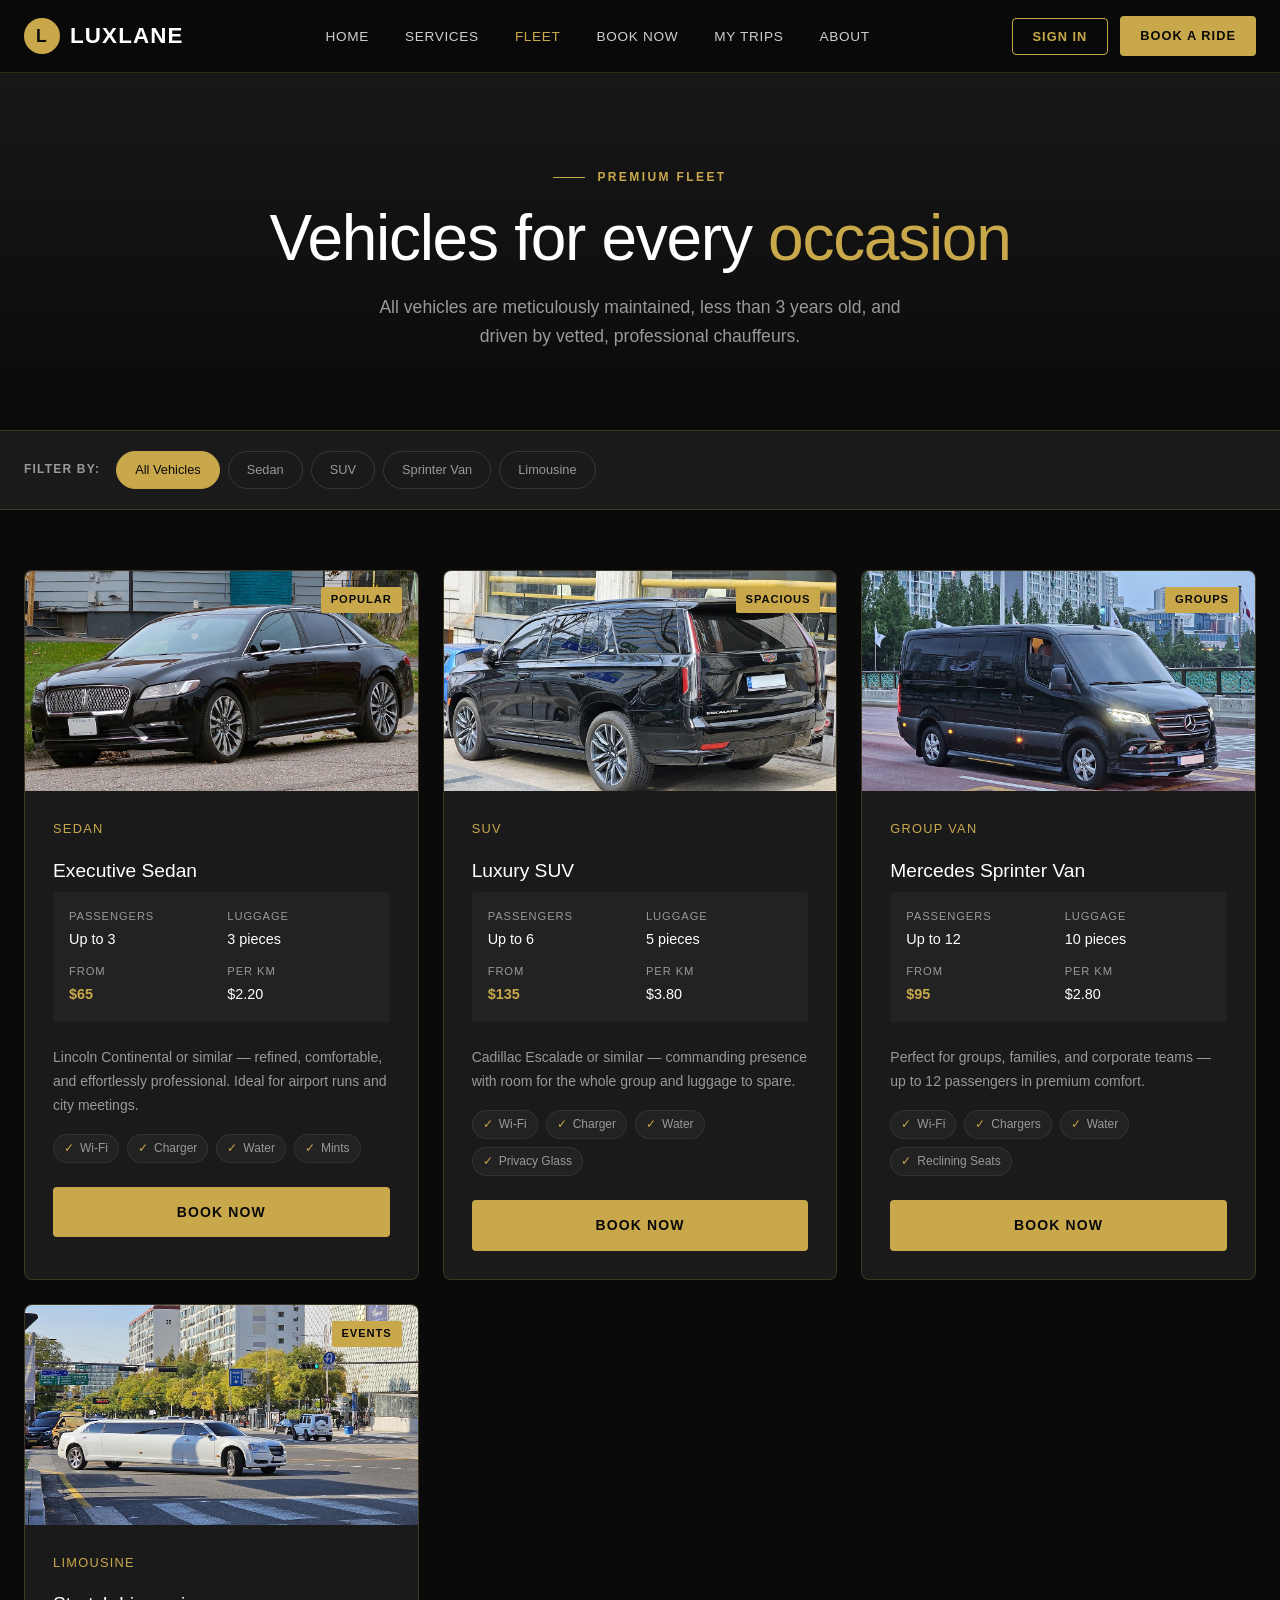
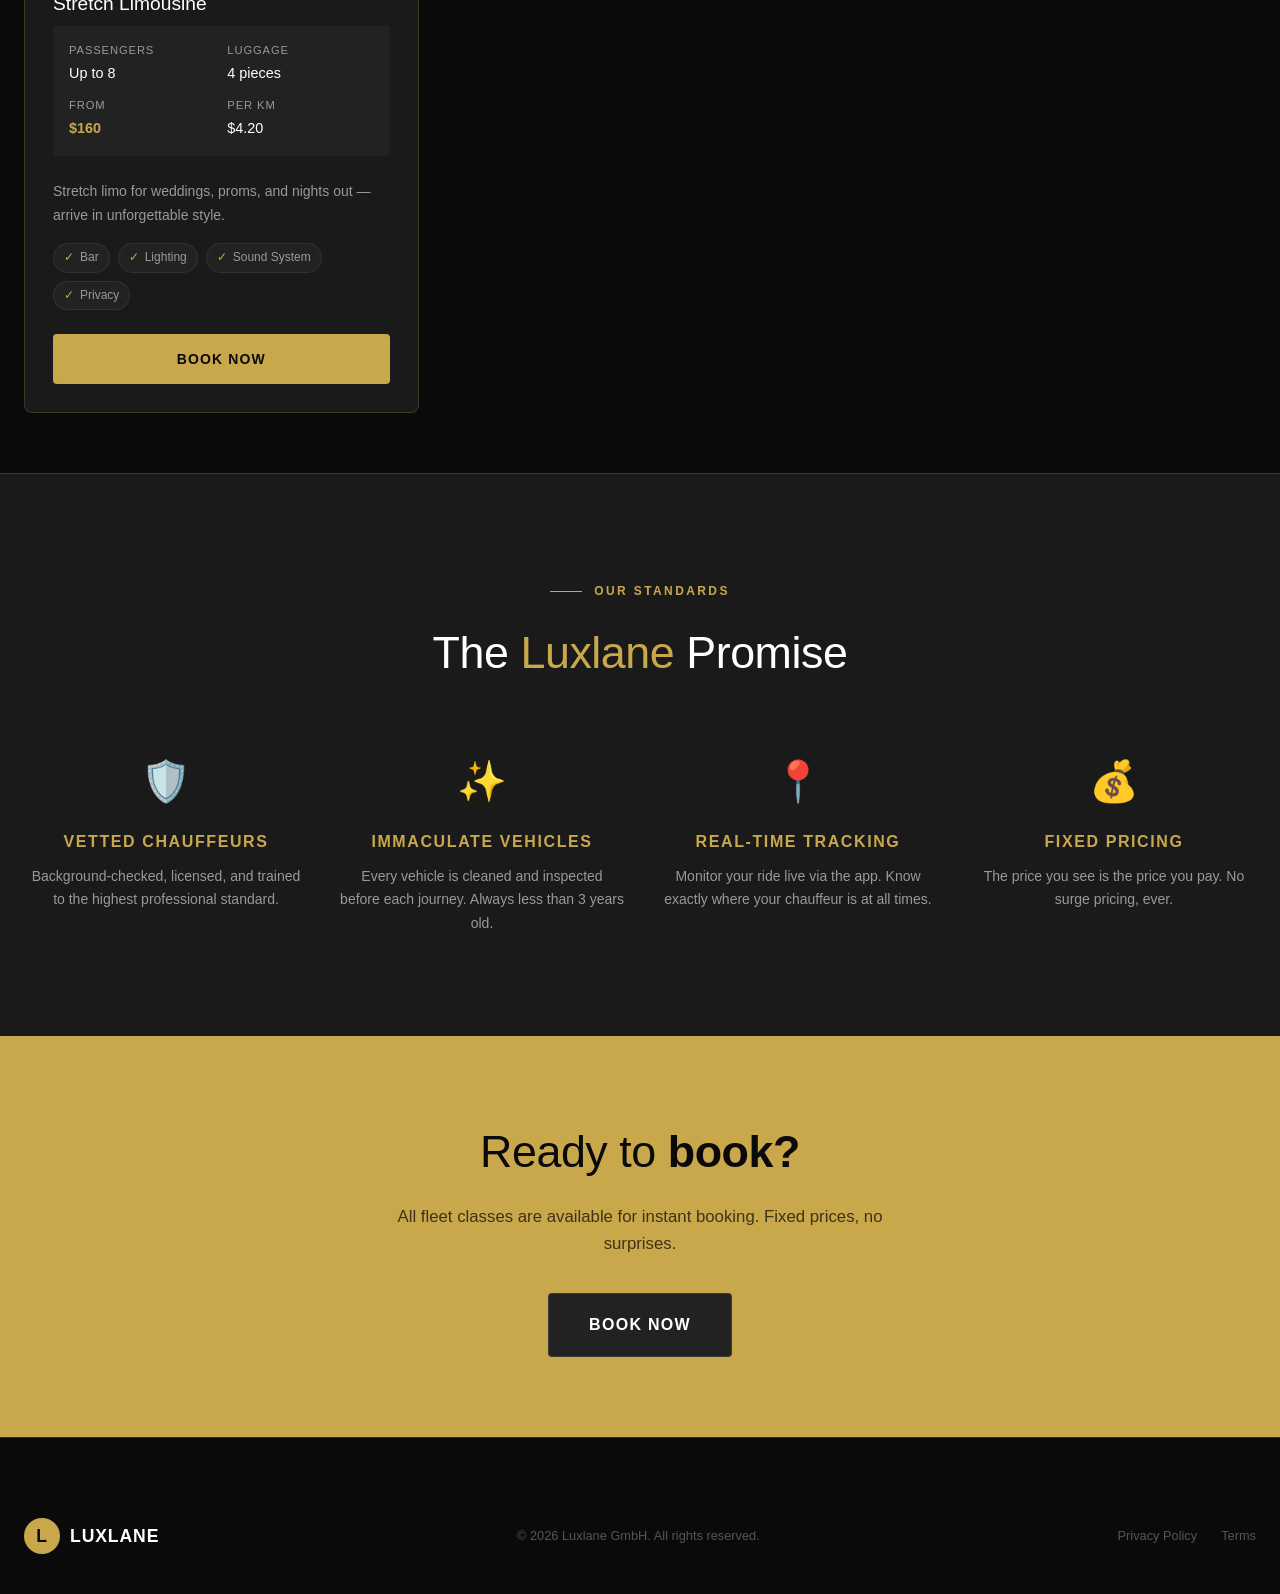
==== commit d8edcba7: "Fix duplicate fleet photos (consolidate to 4 vehicles) + add address autocomplete Co-Authored-By: Cl" ====
--- a/fleet.html
+++ b/fleet.html
@@ -57,13 +57,11 @@
     <div class="filter-row">
       <span class="filter-label">Filter by:</span>
       <div class="filter-pills">
-        <div class="filter-pill active" data-filter="all">All Classes</div>
-        <div class="filter-pill" data-filter="business">Business</div>
-        <div class="filter-pill" data-filter="first">First Class</div>
+        <div class="filter-pill active" data-filter="all">All Vehicles</div>
+        <div class="filter-pill" data-filter="sedan">Sedan</div>
+        <div class="filter-pill" data-filter="suv">SUV</div>
         <div class="filter-pill" data-filter="van">Sprinter Van</div>
-        <div class="filter-pill" data-filter="suv">SUV</div>
         <div class="filter-pill" data-filter="limo">Limousine</div>
-        <div class="filter-pill" data-filter="electric">Electric</div>
       </div>
     </div>
   </div>
--- a/assets/css/style.css
+++ b/assets/css/style.css
@@ -1574,3 +1574,31 @@
   .modal { padding: 28px 24px; }
   .nav-user-name { display: none; }
 }
+
+/* ===== ADDRESS AUTOCOMPLETE DROPDOWN ===== */
+.ac-dropdown {
+  position: absolute;
+  top: 100%; left: 0; right: 0;
+  margin-top: 6px;
+  background: var(--dark-3);
+  border: 1px solid var(--border);
+  border-radius: 6px;
+  z-index: 60;
+  display: none;
+  max-height: 260px;
+  overflow-y: auto;
+  box-shadow: 0 14px 34px rgba(0,0,0,0.55);
+}
+.ac-dropdown.open { display: block; }
+.ac-item {
+  padding: 11px 14px;
+  font-size: 0.85rem;
+  cursor: pointer;
+  color: rgba(255,255,255,0.85);
+  white-space: nowrap;
+  overflow: hidden;
+  text-overflow: ellipsis;
+  border-bottom: 1px solid rgba(255,255,255,0.05);
+}
+.ac-item:last-child { border-bottom: none; }
+.ac-item:hover, .ac-item.active { background: rgba(201,168,76,0.16); color: var(--gold); }
